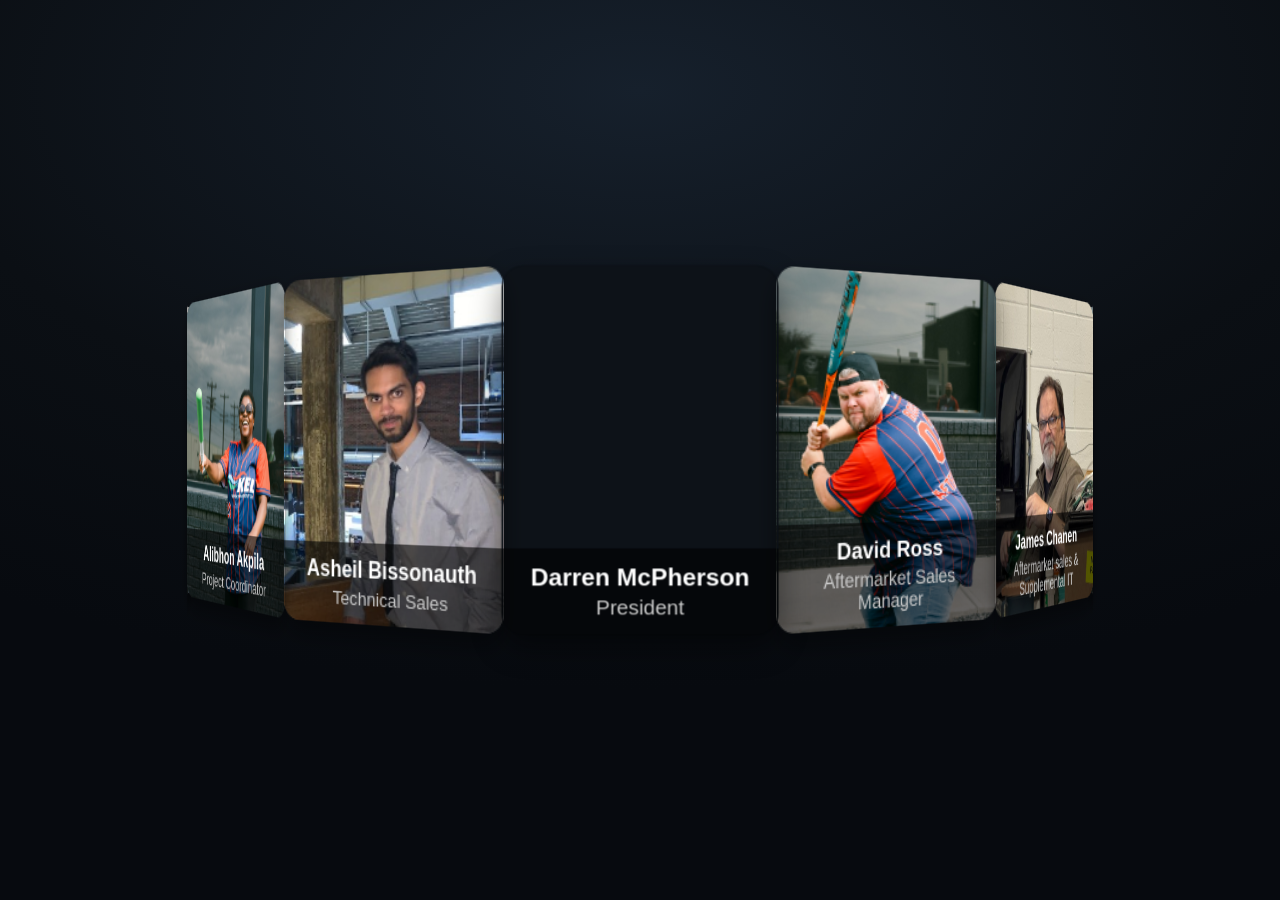
==== index.html @ 2ac43877 "1 commit" ====
<!DOCTYPE html>
<html lang="uk">
<head>
  <meta charset="UTF-8" />
  <meta name="viewport" content="width=device-width, initial-scale=1.0"/>
  <title>Наша команда - Kehoe Equipment</title>
  <style>
    :root {
      --bg: #0b0f14;
    }
    html, body {
      height: 100%;
    }
    body {
      margin: 0;
      min-height: 100vh;
      background: radial-gradient(1200px 600px at 50% 10%, #16202c 0%, var(--bg) 60%, #070a0f 100%);
      color: #fff;
      font-family: Arial, sans-serif;
    }

    .wrapper {
      width: 100%;
      height: 100%;
      display: flex;
      align-items: center;
      justify-content: center;
      overflow: hidden;
    }

    .inner {
      --w: 180px;
      --h: 240px;
      --translateZ: calc((var(--w) + var(--h)));
      --rotateX: -10deg;
      --perspective: 1200px;
      position: relative;
      width: var(--w);
      height: var(--h);
      transform-style: preserve-3d;
      transform: perspective(var(--perspective));
      animation: rotating 25s linear infinite;
    }

    @keyframes rotating {
      from {
        transform: perspective(var(--perspective)) rotateX(var(--rotateX)) rotateY(0turn);
      }
      to {
        transform: perspective(var(--perspective)) rotateX(var(--rotateX)) rotateY(1turn);
      }
    }

    .card {
      position: absolute;
      width: 100%;
      height: 100%;
      border-radius: 14px;
      overflow: hidden;
      inset: 0;
      transform: rotateY(calc((360deg / var(--quantity)) * var(--index)))
        translateZ(var(--translateZ));
      background: #0d1218;
      box-shadow: 0 8px 20px rgba(0,0,0,0.45);
      display: flex;
      flex-direction: column;
      justify-content: flex-end;
    }

    .img {
      position: absolute;
      inset: 0;
      background-size: cover;
      background-position: center;
      z-index: 1;
    }

    .info {
      position: relative;
      z-index: 2;
      background: rgba(0,0,0,0.6);
      padding: 10px;
      text-align: center;
    }

    .info h3 {
      margin: 0;
      font-size: 1rem;
    }
    .info p {
      margin: 3px 0 0;
      font-size: 0.85rem;
      color: #ccc;
    }

    @media (prefers-reduced-motion: reduce) {
      .inner { animation: none; }
    }
  </style>
</head>
<body>
  <div class="wrapper">
    <div class="inner" style="--quantity: 15;">
      
      <div class="card" style="--index: 0;">
        <div class="img" style="background-image: url('/picture/Darren.jpg');"></div>
        <div class="info">
          <h3>Darren McPherson</h3>
          <p>President</p>
        </div>
      </div>

      <div class="card" style="--index: 1;">
        <div class="img" style="background-image: url('/picture/David.jpg');"></div>
        <div class="info">
          <h3>David Ross</h3>
          <p>Aftermarket Sales Manager</p>
        </div>
      </div>

      <div class="card" style="--index: 2;">
        <div class="img" style="background-image: url('picture/Jim.jpeg');"></div>
        <div class="info">
          <h3>James Chanen</h3>
          <p>Aftermarket sales & Supplemental IT</p>
        </div>
      </div>

      <div class="card" style="--index: 3;">
        <div class="img" style="background-image: url('/picture/Francis.jpg');"></div>
        <div class="info">
          <h3>Francis Gagthan</h3>
          <p>Aftermarket Sales Support</p>
        </div>
      </div>

      <div class="card" style="--index: 4;">
        <div class="img" style="background-image: url('/picture/Ross.jpg');"></div>
        <div class="info">
          <h3>Ross Undershute</h3>
          <p>Сonsultant</p>
        </div>
      </div>
                   <!-- Darrell Schraeder -->
      <div class="card" style="--index: 5;">
        <div class="img" style="background-image: url('/picture/Darrell.jfif');"></div>
        <div class="info">
          <h3>Darrell Schraeder</h3>
          <p>Technical Sales</p>
        </div>
      </div>

        <div class="card" style="--index: 6;">
        <div class="img" style="background-image: url('/picture/Scott.jpg');"></div>
        <div class="info">
          <h3>Scott Gillanders</h3>
          <p>Technical Sales</p>
        </div>
      </div>

        <div class="card" style="--index: 7;">
        <div class="img" style="background-image: url('/picture/Cody.jpg');"></div>
        <div class="info">
          <h3>Cody Byar</h3>
          <p>Technical Sales</p>
        </div>
      </div>

      <div class="card" style="--index: 8;">
        <div class="img" style="background-image: url('/picture/Val.jpg');"></div>
        <div class="info">
          <h3>Val Woodward</h3>
          <p>Accounting</p>
        </div>
      </div>

      <div class="card" style="--index: 9;">
        <div class="img" style="background-image: url('/picture/Melany.jpg');"></div>
        <div class="info">
          <h3>Melany Forsyth</h3>
          <p>Technical Sales</p>
        </div>
      </div>

      <div class="card" style="--index: 10;">
        <div class="img" style="background-image: url('/picture/Melanie.jpg');"></div>
        <div class="info">
          <h3>Melanie Jenkins</h3>
          <p>Office Admin</p>
        </div>
      </div>

      <div class="card" style="--index: 11;">
        <div class="img" style="background-image: url('/picture/Jerry.jfif');"></div>
        <div class="info">
          <h3>Jerry Krawec</h3>
          <p>Aftermarket sales</p>
        </div>
      </div>

      <div class="card" style="--index: 12;">
        <div class="img" style="background-image: url('/picture/Bohdan.jpg');"></div>
        <div class="info">
          <h3>Bohdan Posykaliuk</h3>
          <p>Aftermarket Sales Support-Shipping & Receiving</p>
        </div>
      </div>

      <div class="card" style="--index: 13;">
        <div class="img" style="background-image: url('/picture/Alibhon.jpg');"></div>
        <div class="info">
          <h3>Alibhon Akpila</h3>
          <p>Project Coordinator</p>
        </div>
      </div>

      <div class="card" style="--index: 14;">
        <div class="img" style="background-image: url('/picture/Asheil.jfif');"></div>
        <div class="info">
          <h3>Asheil Bissonauth</h3>
          <p>Technical Sales</p>
        </div>
      </div>

    </div>
  </div>
</body>
</html>
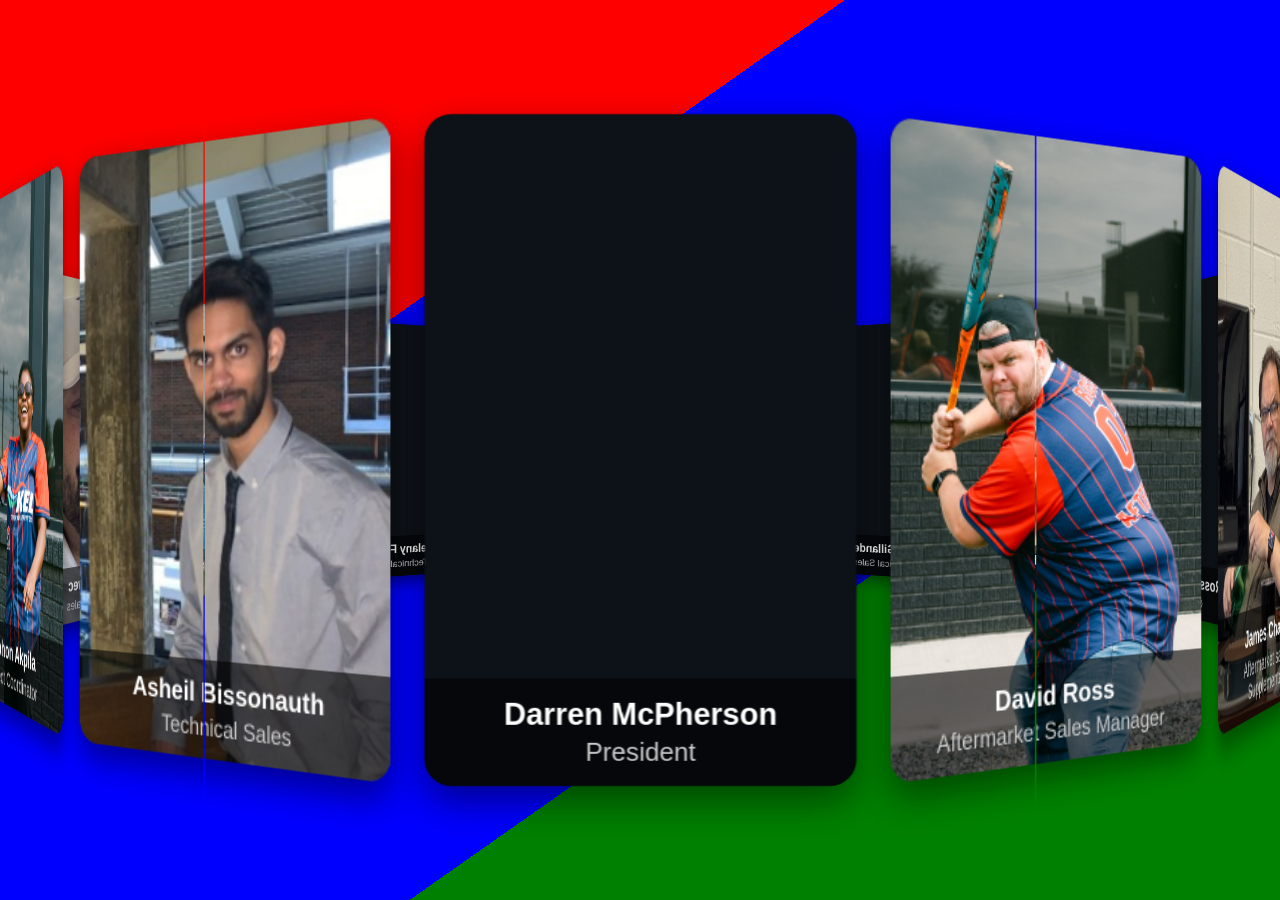
==== commit 14636dff: "Change img. size and backgound color" ====
--- a/index.html
+++ b/index.html
@@ -1,3 +1,4 @@
+
 <!DOCTYPE html>
 <html lang="uk">
 <head>
@@ -5,221 +6,141 @@
   <meta name="viewport" content="width=device-width, initial-scale=1.0"/>
   <title>Наша команда - Kehoe Equipment</title>
   <style>
-    :root {
-      --bg: #0b0f14;
-    }
-    html, body {
-      height: 100%;
-    }
+    :root { --bg: #0b0f14; }
+    html, body { height: 100%; }
     body {
       margin: 0;
       min-height: 100vh;
-      background: radial-gradient(1200px 600px at 50% 10%, #16202c 0%, var(--bg) 60%, #070a0f 100%);
+      background: linear-gradient(
+  to bottom right,
+  red 0% 33%,
+  blue 33% 66%,
+  green 66% 100%
+);
+
       color: #fff;
       font-family: Arial, sans-serif;
     }
-
     .wrapper {
-      width: 100%;
-      height: 100%;
-      display: flex;
-      align-items: center;
-      justify-content: center;
+      width: 100%; height: 100%;
+      display: flex; align-items: center; justify-content: center;
       overflow: hidden;
     }
-
     .inner {
-      --w: 180px;
-      --h: 240px;
+      --w: 225px; --h: 350px;
       --translateZ: calc((var(--w) + var(--h)));
-      --rotateX: -10deg;
-      --perspective: 1200px;
-      position: relative;
-      width: var(--w);
-      height: var(--h);
+      --rotateX: -10deg; --perspective: 1200px;
+      position: relative; width: var(--w); height: var(--h);
       transform-style: preserve-3d;
       transform: perspective(var(--perspective));
-      animation: rotating 25s linear infinite;
+      animation: rotating 55s linear infinite;
     }
-
     @keyframes rotating {
-      from {
-        transform: perspective(var(--perspective)) rotateX(var(--rotateX)) rotateY(0turn);
-      }
-      to {
-        transform: perspective(var(--perspective)) rotateX(var(--rotateX)) rotateY(1turn);
-      }
+      from { transform: perspective(var(--perspective)) rotateX(var(--rotateX)) rotateY(0turn); }
+      to   { transform: perspective(var(--perspective)) rotateX(var(--rotateX)) rotateY(1turn); }
     }
-
     .card {
-      position: absolute;
-      width: 100%;
-      height: 100%;
-      border-radius: 14px;
-      overflow: hidden;
-      inset: 0;
-      transform: rotateY(calc((360deg / var(--quantity)) * var(--index)))
-        translateZ(var(--translateZ));
+      position: absolute; inset: 0;
+      width: 100%; height: 100%;
+      border-radius: 14px; overflow: hidden;
+      transform: rotateY(calc((360deg / var(--quantity)) * var(--index))) translateZ(var(--translateZ));
       background: #0d1218;
       box-shadow: 0 8px 20px rgba(0,0,0,0.45);
-      display: flex;
-      flex-direction: column;
-      justify-content: flex-end;
+      display: flex; flex-direction: column; justify-content: flex-end;
     }
-
     .img {
-      position: absolute;
-      inset: 0;
-      background-size: cover;
-      background-position: center;
+      position: absolute; inset: 0;
+      background-size: cover; background-position: center;
       z-index: 1;
     }
-
     .info {
-      position: relative;
-      z-index: 2;
+      position: relative; z-index: 2;
       background: rgba(0,0,0,0.6);
-      padding: 10px;
-      text-align: center;
+      padding: 10px; text-align: center;
     }
-
-    .info h3 {
-      margin: 0;
-      font-size: 1rem;
-    }
-    .info p {
-      margin: 3px 0 0;
-      font-size: 0.85rem;
-      color: #ccc;
-    }
-
-    @media (prefers-reduced-motion: reduce) {
-      .inner { animation: none; }
-    }
+    .info h3 { margin: 0; font-size: 1rem; }
+    .info p  { margin: 3px 0 0; font-size: 0.85rem; color: #ccc; }
+    @media (prefers-reduced-motion: reduce) { .inner { animation: none; } }
   </style>
 </head>
 <body>
   <div class="wrapper">
     <div class="inner" style="--quantity: 15;">
-      
+
       <div class="card" style="--index: 0;">
-        <div class="img" style="background-image: url('/picture/Darren.jpg');"></div>
-        <div class="info">
-          <h3>Darren McPherson</h3>
-          <p>President</p>
-        </div>
+        <div class="img" style="background-image: url('picture/Darren.jpg');"></div>
+        <div class="info"><h3>Darren McPherson</h3><p>President</p></div>
       </div>
 
       <div class="card" style="--index: 1;">
-        <div class="img" style="background-image: url('/picture/David.jpg');"></div>
-        <div class="info">
-          <h3>David Ross</h3>
-          <p>Aftermarket Sales Manager</p>
-        </div>
+        <div class="img" style="background-image: url('picture/David.jpg');"></div>
+        <div class="info"><h3>David Ross</h3><p>Aftermarket Sales Manager</p></div>
       </div>
 
       <div class="card" style="--index: 2;">
         <div class="img" style="background-image: url('picture/Jim.jpeg');"></div>
-        <div class="info">
-          <h3>James Chanen</h3>
-          <p>Aftermarket sales & Supplemental IT</p>
-        </div>
+        <div class="info"><h3>James Chanen</h3><p>Aftermarket sales &amp; Supplemental IT</p></div>
       </div>
 
       <div class="card" style="--index: 3;">
-        <div class="img" style="background-image: url('/picture/Francis.jpg');"></div>
-        <div class="info">
-          <h3>Francis Gagthan</h3>
-          <p>Aftermarket Sales Support</p>
-        </div>
+        <div class="img" style="background-image: url('picture/Francis.jpg');"></div>
+        <div class="info"><h3>Francis Gagthan</h3><p>Aftermarket Sales Support</p></div>
       </div>
 
       <div class="card" style="--index: 4;">
-        <div class="img" style="background-image: url('/picture/Ross.jpg');"></div>
-        <div class="info">
-          <h3>Ross Undershute</h3>
-          <p>Сonsultant</p>
-        </div>
-      </div>
-                   <!-- Darrell Schraeder -->
-      <div class="card" style="--index: 5;">
-        <div class="img" style="background-image: url('/picture/Darrell.jfif');"></div>
-        <div class="info">
-          <h3>Darrell Schraeder</h3>
-          <p>Technical Sales</p>
-        </div>
+        <div class="img" style="background-image: url('picture/Ross.jpg');"></div>
+        <div class="info"><h3>Ross Undershute</h3><p>Consultant</p></div>
       </div>
 
-        <div class="card" style="--index: 6;">
-        <div class="img" style="background-image: url('/picture/Scott.jpg');"></div>
-        <div class="info">
-          <h3>Scott Gillanders</h3>
-          <p>Technical Sales</p>
-        </div>
+      <div class="card" style="--index: 5;">
+        <div class="img" style="background-image: url('picture/Darrell.jpg');"></div>
+        <div class="info"><h3>Darrell Schraeder</h3><p>Technical Sales</p></div>
       </div>
 
-        <div class="card" style="--index: 7;">
-        <div class="img" style="background-image: url('/picture/Cody.jpg');"></div>
-        <div class="info">
-          <h3>Cody Byar</h3>
-          <p>Technical Sales</p>
-        </div>
+      <div class="card" style="--index: 6;">
+        <div class="img" style="background-image: url('picture/Scott.jpg');"></div>
+        <div class="info"><h3>Scott Gillanders</h3><p>Technical Sales</p></div>
+      </div>
+
+      <div class="card" style="--index: 7;">
+        <div class="img" style="background-image: url('picture/Cody.jpg');"></div>
+        <div class="info"><h3>Cody Byar</h3><p>Technical Sales</p></div>
       </div>
 
       <div class="card" style="--index: 8;">
-        <div class="img" style="background-image: url('/picture/Val.jpg');"></div>
-        <div class="info">
-          <h3>Val Woodward</h3>
-          <p>Accounting</p>
-        </div>
+        <div class="img" style="background-image: url('picture/Val.jpg');"></div>
+        <div class="info"><h3>Val Woodward</h3><p>Accounting</p></div>
       </div>
 
       <div class="card" style="--index: 9;">
-        <div class="img" style="background-image: url('/picture/Melany.jpg');"></div>
-        <div class="info">
-          <h3>Melany Forsyth</h3>
-          <p>Technical Sales</p>
-        </div>
+        <div class="img" style="background-image: url('picture/Melany.jpg');"></div>
+        <div class="info"><h3>Melany Forsyth</h3><p>Technical Sales</p></div>
       </div>
 
       <div class="card" style="--index: 10;">
-        <div class="img" style="background-image: url('/picture/Melanie.jpg');"></div>
-        <div class="info">
-          <h3>Melanie Jenkins</h3>
-          <p>Office Admin</p>
-        </div>
+        <div class="img" style="background-image: url('picture/Melanie.jpg');"></div>
+        <div class="info"><h3>Melanie Jenkins</h3><p>Office Admin</p></div>
       </div>
 
       <div class="card" style="--index: 11;">
-        <div class="img" style="background-image: url('/picture/Jerry.jfif');"></div>
-        <div class="info">
-          <h3>Jerry Krawec</h3>
-          <p>Aftermarket sales</p>
-        </div>
+        <div class="img" style="background-image: url('picture/Jerry.jpg');"></div>
+        <div class="info"><h3>Jerry Krawec</h3><p>Aftermarket sales</p></div>
       </div>
 
       <div class="card" style="--index: 12;">
-        <div class="img" style="background-image: url('/picture/Bohdan.jpg');"></div>
-        <div class="info">
-          <h3>Bohdan Posykaliuk</h3>
-          <p>Aftermarket Sales Support-Shipping & Receiving</p>
-        </div>
+        <div class="img" style="background-image: url('picture/Bohdan.jpg');"></div>
+        <div class="info"><h3>Bohdan Posykaliuk</h3><p>Aftermarket Sales Support — Shipping &amp; Receiving</p></div>
       </div>
 
+      <!-- ВАЖЛИВО: тут ми БІЛЬШЕ НЕ вставляємо CSS, лише картку -->
       <div class="card" style="--index: 13;">
-        <div class="img" style="background-image: url('/picture/Alibhon.jpg');"></div>
-        <div class="info">
-          <h3>Alibhon Akpila</h3>
-          <p>Project Coordinator</p>
-        </div>
+        <div class="img" style="background-image: url('picture/Alibhon.jpg');"></div>
+        <div class="info"><h3>Alibhon Akpila</h3><p>Project Coordinator</p></div>
       </div>
 
       <div class="card" style="--index: 14;">
-        <div class="img" style="background-image: url('/picture/Asheil.jfif');"></div>
-        <div class="info">
-          <h3>Asheil Bissonauth</h3>
-          <p>Technical Sales</p>
-        </div>
+        <div class="img" style="background-image: url('picture/Asheil.jpg');"></div>
+        <div class="info"><h3>Asheil Bissonauth</h3><p>Technical Sales</p></div>
       </div>
 
     </div>
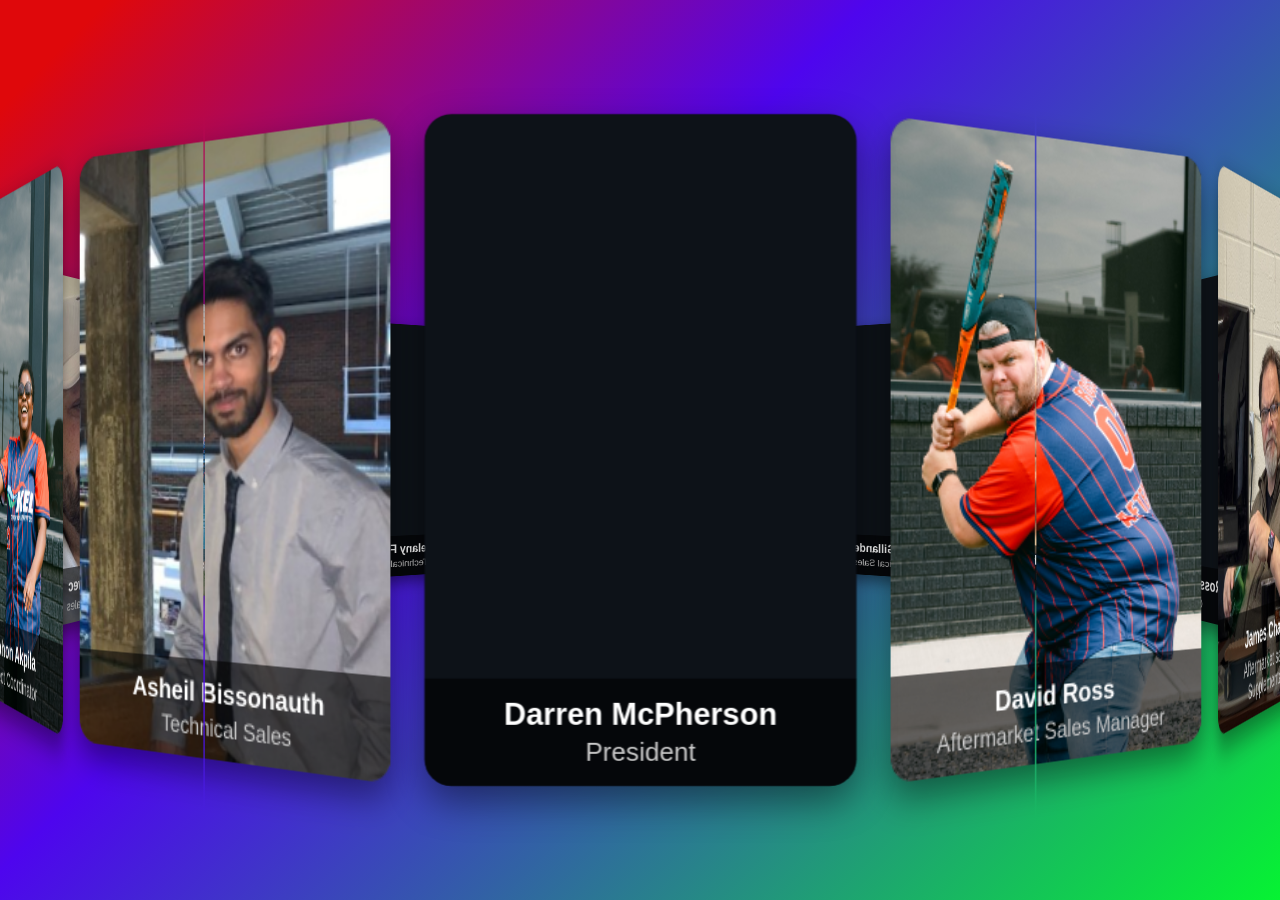
==== commit 5fba4c88: "Background color" ====
--- a/index.html
+++ b/index.html
@@ -5,63 +5,7 @@
   <meta charset="UTF-8" />
   <meta name="viewport" content="width=device-width, initial-scale=1.0"/>
   <title>Наша команда - Kehoe Equipment</title>
-  <style>
-    :root { --bg: #0b0f14; }
-    html, body { height: 100%; }
-    body {
-      margin: 0;
-      min-height: 100vh;
-      background: linear-gradient(
-  to bottom right,
-  red 0% 33%,
-  blue 33% 66%,
-  green 66% 100%
-);
-
-      color: #fff;
-      font-family: Arial, sans-serif;
-    }
-    .wrapper {
-      width: 100%; height: 100%;
-      display: flex; align-items: center; justify-content: center;
-      overflow: hidden;
-    }
-    .inner {
-      --w: 225px; --h: 350px;
-      --translateZ: calc((var(--w) + var(--h)));
-      --rotateX: -10deg; --perspective: 1200px;
-      position: relative; width: var(--w); height: var(--h);
-      transform-style: preserve-3d;
-      transform: perspective(var(--perspective));
-      animation: rotating 55s linear infinite;
-    }
-    @keyframes rotating {
-      from { transform: perspective(var(--perspective)) rotateX(var(--rotateX)) rotateY(0turn); }
-      to   { transform: perspective(var(--perspective)) rotateX(var(--rotateX)) rotateY(1turn); }
-    }
-    .card {
-      position: absolute; inset: 0;
-      width: 100%; height: 100%;
-      border-radius: 14px; overflow: hidden;
-      transform: rotateY(calc((360deg / var(--quantity)) * var(--index))) translateZ(var(--translateZ));
-      background: #0d1218;
-      box-shadow: 0 8px 20px rgba(0,0,0,0.45);
-      display: flex; flex-direction: column; justify-content: flex-end;
-    }
-    .img {
-      position: absolute; inset: 0;
-      background-size: cover; background-position: center;
-      z-index: 1;
-    }
-    .info {
-      position: relative; z-index: 2;
-      background: rgba(0,0,0,0.6);
-      padding: 10px; text-align: center;
-    }
-    .info h3 { margin: 0; font-size: 1rem; }
-    .info p  { margin: 3px 0 0; font-size: 0.85rem; color: #ccc; }
-    @media (prefers-reduced-motion: reduce) { .inner { animation: none; } }
-  </style>
+<link rel="stylesheet" href="style/style.css">
 </head>
 <body>
   <div class="wrapper">
@@ -84,7 +28,7 @@
 
       <div class="card" style="--index: 3;">
         <div class="img" style="background-image: url('picture/Francis.jpg');"></div>
-        <div class="info"><h3>Francis Gagthan</h3><p>Aftermarket Sales Support</p></div>
+        <div class="info"><h3>Francis Gagtan</h3><p>Aftermarket Sales Support</p></div>
       </div>
 
       <div class="card" style="--index: 4;">
--- a/style/style.css
+++ b/style/style.css
@@ -0,0 +1,51 @@
+    :root { --bg: #0b0f14; }
+    html, body { height: 100%; }
+    body {
+      margin: 0;
+      min-height: 100vh;
+      background: linear-gradient(135deg, #df080b 5%, #4e05ee 40%, #06f332 100%);
+      color: #fff;
+      font-family: Arial, sans-serif;
+    }
+    .wrapper {
+      width: 100%; height: 100%;
+      display: flex; align-items: center; justify-content: center;
+      overflow: hidden;
+    }
+    .inner {
+      --w: 225px; --h: 350px;
+      --translateZ: calc((var(--w) + var(--h)));
+      --rotateX: -10deg; --perspective: 1200px;
+      position: relative; width: var(--w); height: var(--h);
+      transform-style: preserve-3d;
+      transform: perspective(var(--perspective));
+      animation: rotating 55s linear infinite;
+    }
+    @keyframes rotating {
+      from { transform: perspective(var(--perspective)) rotateX(var(--rotateX)) rotateY(0turn); }
+      to   { transform: perspective(var(--perspective)) rotateX(var(--rotateX)) rotateY(1turn); }
+    }
+    .card {
+      position: absolute; inset: 0;
+      width: 100%; height: 100%;
+      border-radius: 14px; overflow: hidden;
+      transform: rotateY(calc((360deg / var(--quantity)) * var(--index))) translateZ(var(--translateZ));
+      background: #0d1218;
+      box-shadow: 0 8px 20px rgba(0,0,0,0.45);
+      display: flex; flex-direction: column; justify-content: flex-end;
+    }
+    .img {
+      position: absolute; inset: 0;
+      background-size: cover; background-position: center;
+      z-index: 1;
+    }
+    .info {
+      position: relative; z-index: 2;
+      background: rgba(0,0,0,0.6);
+      padding: 10px; text-align: center;
+    }
+    .info h3 { margin: 0; font-size: 1rem; }
+    .info p  { margin: 3px 0 0; font-size: 0.85rem; color: #ccc; }
+    @media (prefers-reduced-motion: reduce) { .inner { animation: none; } }
+
+  
